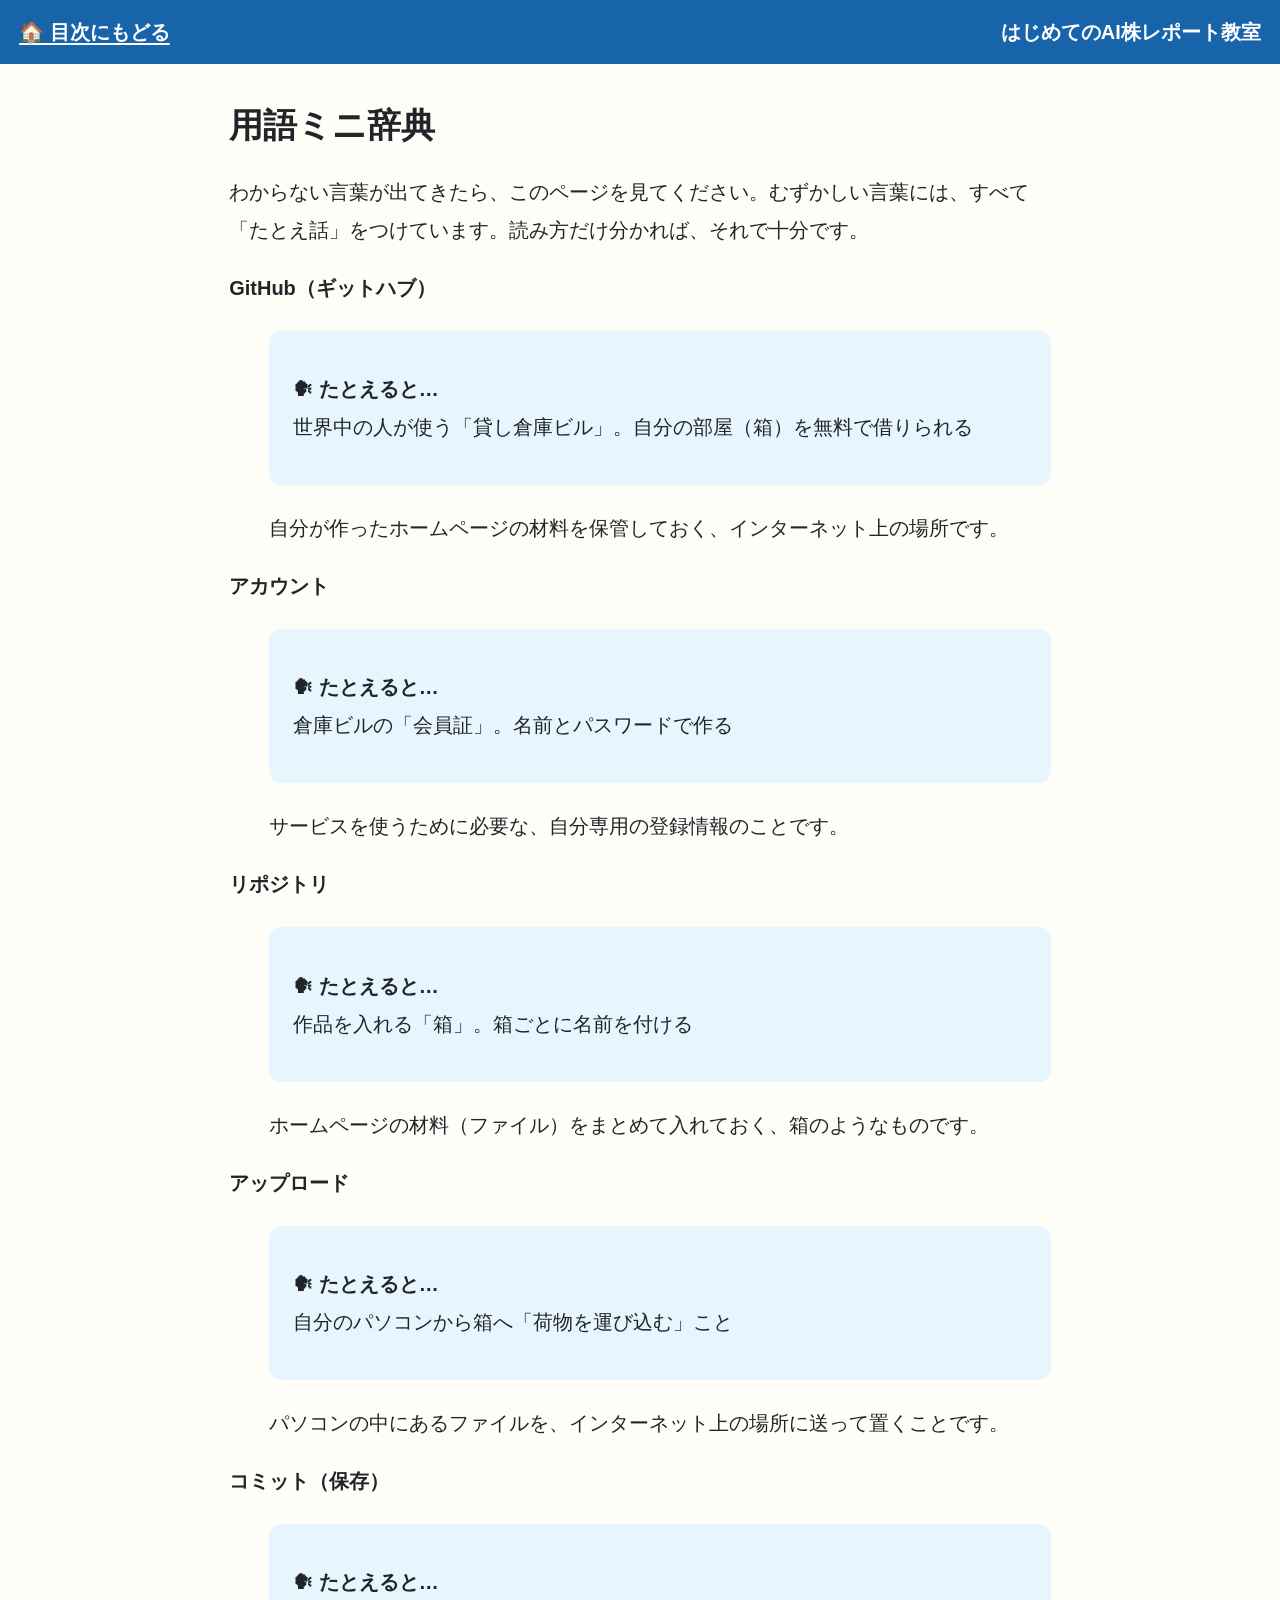
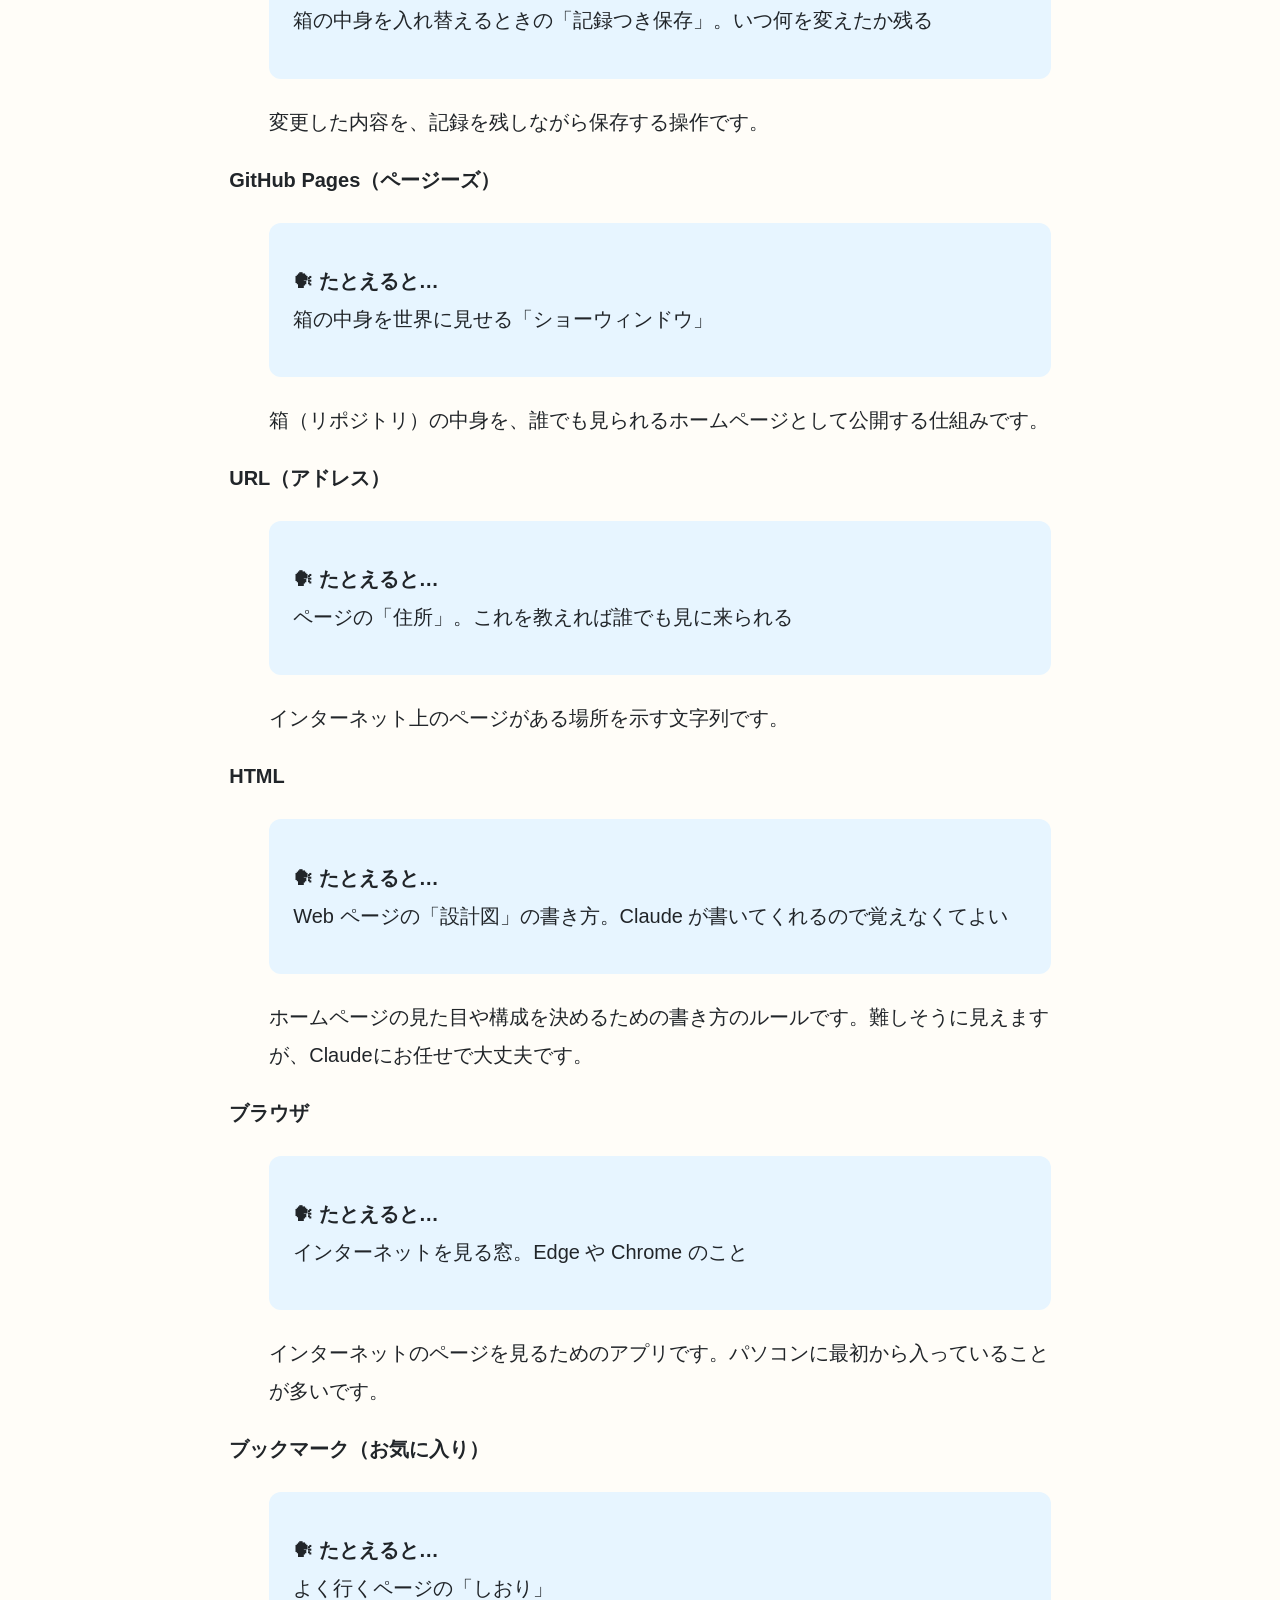
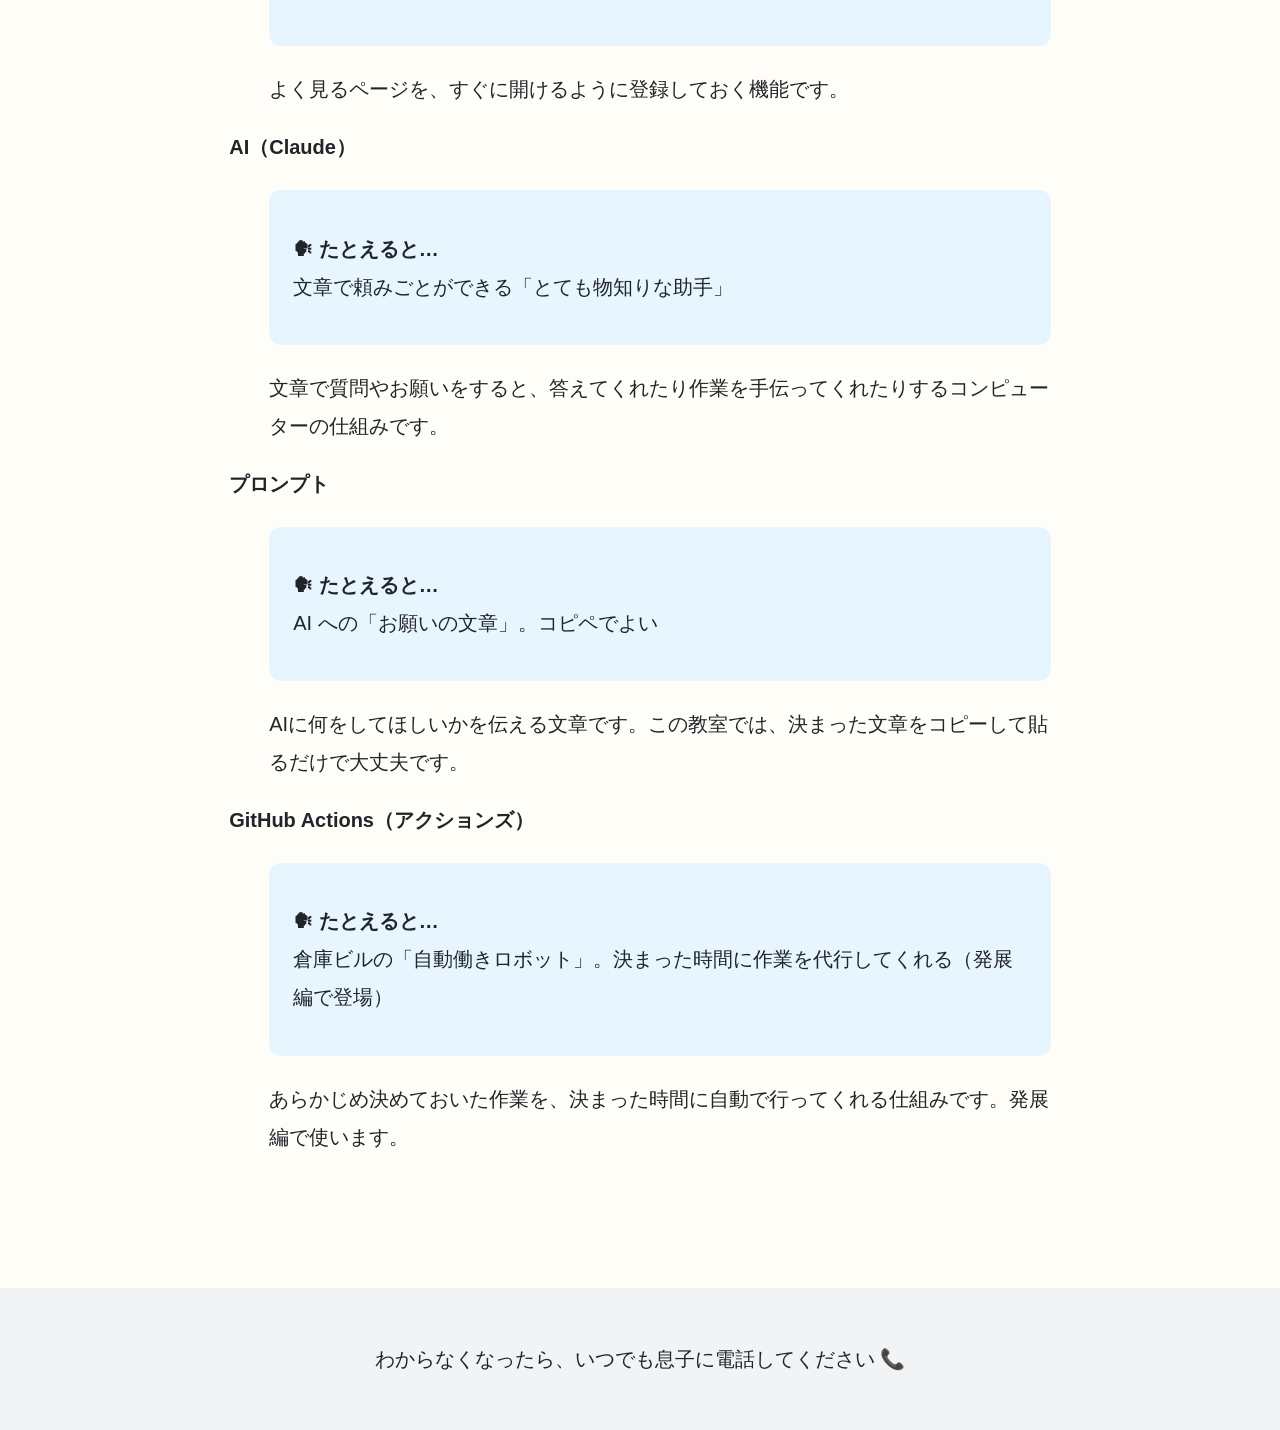
==== glossary.html @ 20917058 "feat: 用語ミニ辞典ページを追加" ====
<!DOCTYPE html>
<html lang="ja">
<head>
  <meta charset="UTF-8">
  <meta name="viewport" content="width=device-width, initial-scale=1.0">
  <title>用語ミニ辞典 | はじめてのAI株レポート教室</title>
  <link rel="stylesheet" href="style.css">
</head>
<body>
  <header class="site-header">
    <a class="home-link" href="index.html">🏠 目次にもどる</a>
    <p class="site-name">はじめてのAI株レポート教室</p>
  </header>
  <main>
    <h1>用語ミニ辞典</h1>
    <p>わからない言葉が出てきたら、このページを見てください。むずかしい言葉には、すべて「たとえ話」をつけています。読み方だけ分かれば、それで十分です。</p>

    <dl>
      <dt id="github"><strong>GitHub（ギットハブ）</strong></dt>
      <dd>
        <div class="goal-card">
          <p><strong>🗣 たとえると…</strong><br>世界中の人が使う「貸し倉庫ビル」。自分の部屋（箱）を無料で借りられる</p>
        </div>
        <p>自分が作ったホームページの材料を保管しておく、インターネット上の場所です。</p>
      </dd>

      <dt id="account"><strong>アカウント</strong></dt>
      <dd>
        <div class="goal-card">
          <p><strong>🗣 たとえると…</strong><br>倉庫ビルの「会員証」。名前とパスワードで作る</p>
        </div>
        <p>サービスを使うために必要な、自分専用の登録情報のことです。</p>
      </dd>

      <dt id="repo"><strong>リポジトリ</strong></dt>
      <dd>
        <div class="goal-card">
          <p><strong>🗣 たとえると…</strong><br>作品を入れる「箱」。箱ごとに名前を付ける</p>
        </div>
        <p>ホームページの材料（ファイル）をまとめて入れておく、箱のようなものです。</p>
      </dd>

      <dt id="upload"><strong>アップロード</strong></dt>
      <dd>
        <div class="goal-card">
          <p><strong>🗣 たとえると…</strong><br>自分のパソコンから箱へ「荷物を運び込む」こと</p>
        </div>
        <p>パソコンの中にあるファイルを、インターネット上の場所に送って置くことです。</p>
      </dd>

      <dt id="commit"><strong>コミット（保存）</strong></dt>
      <dd>
        <div class="goal-card">
          <p><strong>🗣 たとえると…</strong><br>箱の中身を入れ替えるときの「記録つき保存」。いつ何を変えたか残る</p>
        </div>
        <p>変更した内容を、記録を残しながら保存する操作です。</p>
      </dd>

      <dt id="pages"><strong>GitHub Pages（ページーズ）</strong></dt>
      <dd>
        <div class="goal-card">
          <p><strong>🗣 たとえると…</strong><br>箱の中身を世界に見せる「ショーウィンドウ」</p>
        </div>
        <p>箱（リポジトリ）の中身を、誰でも見られるホームページとして公開する仕組みです。</p>
      </dd>

      <dt id="url"><strong>URL（アドレス）</strong></dt>
      <dd>
        <div class="goal-card">
          <p><strong>🗣 たとえると…</strong><br>ページの「住所」。これを教えれば誰でも見に来られる</p>
        </div>
        <p>インターネット上のページがある場所を示す文字列です。</p>
      </dd>

      <dt id="html"><strong>HTML</strong></dt>
      <dd>
        <div class="goal-card">
          <p><strong>🗣 たとえると…</strong><br>Web ページの「設計図」の書き方。Claude が書いてくれるので覚えなくてよい</p>
        </div>
        <p>ホームページの見た目や構成を決めるための書き方のルールです。難しそうに見えますが、Claudeにお任せで大丈夫です。</p>
      </dd>

      <dt id="browser"><strong>ブラウザ</strong></dt>
      <dd>
        <div class="goal-card">
          <p><strong>🗣 たとえると…</strong><br>インターネットを見る窓。Edge や Chrome のこと</p>
        </div>
        <p>インターネットのページを見るためのアプリです。パソコンに最初から入っていることが多いです。</p>
      </dd>

      <dt id="bookmark"><strong>ブックマーク（お気に入り）</strong></dt>
      <dd>
        <div class="goal-card">
          <p><strong>🗣 たとえると…</strong><br>よく行くページの「しおり」</p>
        </div>
        <p>よく見るページを、すぐに開けるように登録しておく機能です。</p>
      </dd>

      <dt id="ai"><strong>AI（Claude）</strong></dt>
      <dd>
        <div class="goal-card">
          <p><strong>🗣 たとえると…</strong><br>文章で頼みごとができる「とても物知りな助手」</p>
        </div>
        <p>文章で質問やお願いをすると、答えてくれたり作業を手伝ってくれたりするコンピューターの仕組みです。</p>
      </dd>

      <dt id="prompt"><strong>プロンプト</strong></dt>
      <dd>
        <div class="goal-card">
          <p><strong>🗣 たとえると…</strong><br>AI への「お願いの文章」。コピペでよい</p>
        </div>
        <p>AIに何をしてほしいかを伝える文章です。この教室では、決まった文章をコピーして貼るだけで大丈夫です。</p>
      </dd>

      <dt id="actions"><strong>GitHub Actions（アクションズ）</strong></dt>
      <dd>
        <div class="goal-card">
          <p><strong>🗣 たとえると…</strong><br>倉庫ビルの「自動働きロボット」。決まった時間に作業を代行してくれる（発展編で登場）</p>
        </div>
        <p>あらかじめ決めておいた作業を、決まった時間に自動で行ってくれる仕組みです。発展編で使います。</p>
      </dd>
    </dl>
  </main>
  <footer class="site-footer">
    <p>わからなくなったら、いつでも息子に電話してください 📞</p>
  </footer>
  <script src="script.js"></script>
</body>
</html>
---- style.css ----
:root {
  --font-base: 20px;
  --color-text: #212529;
  --color-bg: #fffdf8;
  --color-accent: #d9480f;      /* 赤丸・強調 */
  --color-primary: #1864ab;     /* リンク・見出し */
  --color-success: #2b8a3e;     /* 確認ボックス */
  --color-warn-bg: #fff3bf;     /* 注意・免責 */
  --color-card-bg: #e7f5ff;     /* ゴールカード */
  --color-border: #ced4da;
  --radius: 12px;
}

* { box-sizing: border-box; }

body {
  font-family: "Hiragino Sans", "Yu Gothic UI", "Meiryo", sans-serif;
  font-size: var(--font-base);
  line-height: 1.9;
  color: var(--color-text);
  background: var(--color-bg);
  margin: 0;
}

main {
  max-width: 860px;
  margin: 0 auto;
  padding: 1rem 1.2rem 4rem;
}

h1 { font-size: 1.7em; line-height: 1.4; }
h2 { font-size: 1.4em; line-height: 1.4; border-bottom: 3px solid var(--color-primary); padding-bottom: .3em; margin-top: 2.5em; }
h3 { font-size: 1.15em; }

a { color: var(--color-primary); text-underline-offset: 4px; }
a.term { font-weight: bold; }

.site-header {
  display: flex; justify-content: space-between; align-items: center;
  padding: .8rem 1.2rem; background: var(--color-primary); color: #fff;
}
.site-header a { color: #fff; font-weight: bold; }
.site-name { margin: 0; font-weight: bold; }

.progress-bar {
  display: flex; gap: .5rem; justify-content: center;
  padding: 1rem; background: #f1f3f5;
  position: sticky; top: 0; z-index: 10;
}
.progress-step {
  width: 2.2em; height: 2.2em; border-radius: 50%;
  display: flex; align-items: center; justify-content: center;
  background: #fff; border: 3px solid var(--color-border); font-weight: bold;
}
.progress-step.done { background: var(--color-success); border-color: var(--color-success); color: #fff; }

.goal { margin-bottom: 4rem; }
.goal-number {
  display: inline-block; background: var(--color-primary); color: #fff;
  border-radius: 999px; padding: .1em .8em; margin-right: .5em; font-size: .8em;
}

.goal-card {
  background: var(--color-card-bg); border-radius: var(--radius);
  padding: 1.2rem 1.5rem; margin: 1.5rem 0;
}
.goal-card h3 { margin-top: 0; }
.goal-image svg { max-width: 100%; height: auto; }

.steps { padding-left: 0; counter-reset: step; list-style: none; }
.steps li {
  counter-increment: step; position: relative;
  padding: .8rem 1rem .8rem 3.4rem; margin-bottom: .8rem;
  background: #fff; border: 2px solid var(--color-border); border-radius: var(--radius);
}
.steps li::before {
  content: counter(step);
  position: absolute; left: .8rem; top: 50%; transform: translateY(-50%);
  width: 1.8em; height: 1.8em; border-radius: 50%;
  background: var(--color-accent); color: #fff; font-weight: bold;
  display: flex; align-items: center; justify-content: center;
}

.screen-mock {
  margin: 1.5rem 0; padding: 1rem;
  background: #fff; border: 2px dashed var(--color-border); border-radius: var(--radius);
}
.screen-mock svg { max-width: 100%; height: auto; display: block; margin: 0 auto; }
.screen-mock figcaption { margin-top: .8rem; font-size: .9em; color: #495057; }

.check-box {
  background: #ebfbee; border: 3px solid var(--color-success);
  border-radius: var(--radius); padding: 1rem 1.5rem; margin: 1.5rem 0;
}
.check-box h3 { margin-top: 0; color: var(--color-success); }
.checklist { list-style: none; padding-left: 0; }
.checklist input[type="checkbox"] { width: 1.3em; height: 1.3em; margin-right: .6em; vertical-align: middle; }

.qa {
  background: #fff; border: 2px solid var(--color-border);
  border-radius: var(--radius); padding: .5rem 1.5rem; margin: 1.5rem 0;
}
.qa summary { font-weight: bold; cursor: pointer; padding: .5rem 0; }
.qa dt { font-weight: bold; margin-top: 1em; }
.qa dd { margin-left: 1em; }

.copy-box { margin: 1.5rem 0; border: 2px solid var(--color-primary); border-radius: var(--radius); overflow: hidden; }
.copy-box-header {
  display: flex; justify-content: space-between; align-items: center;
  background: var(--color-primary); color: #fff; padding: .5rem 1rem;
}
.copy-btn {
  font-size: 1em; padding: .3em 1em; border: none; border-radius: 8px;
  background: #fff; color: var(--color-primary); font-weight: bold; cursor: pointer;
}
.copy-btn.copied { background: var(--color-success); color: #fff; }
.copy-box pre {
  margin: 0; padding: 1rem 1.2rem; white-space: pre-wrap;
  background: #f8f9fa; font-family: inherit; font-size: .95em;
}

.disclaimer {
  background: var(--color-warn-bg); border-radius: var(--radius);
  padding: 1rem 1.5rem; margin: 2rem 0; font-weight: bold;
}

.stage-card {
  display: block; background: #fff; border: 3px solid var(--color-primary);
  border-radius: var(--radius); padding: 1.2rem 1.5rem; margin: 1.2rem 0;
  text-decoration: none;
}
.stage-card h2 { border: none; margin: 0 0 .3em; }
.stage-card .meta { color: #495057; font-size: .9em; }

.site-footer { text-align: center; padding: 2rem 1rem; background: #f1f3f5; margin-top: 3rem; }

@media print {
  .site-header, .progress-bar, .site-footer, .copy-btn { display: none; }
  body { background: #fff; font-size: 14px; }
  .qa { break-inside: avoid; }
}
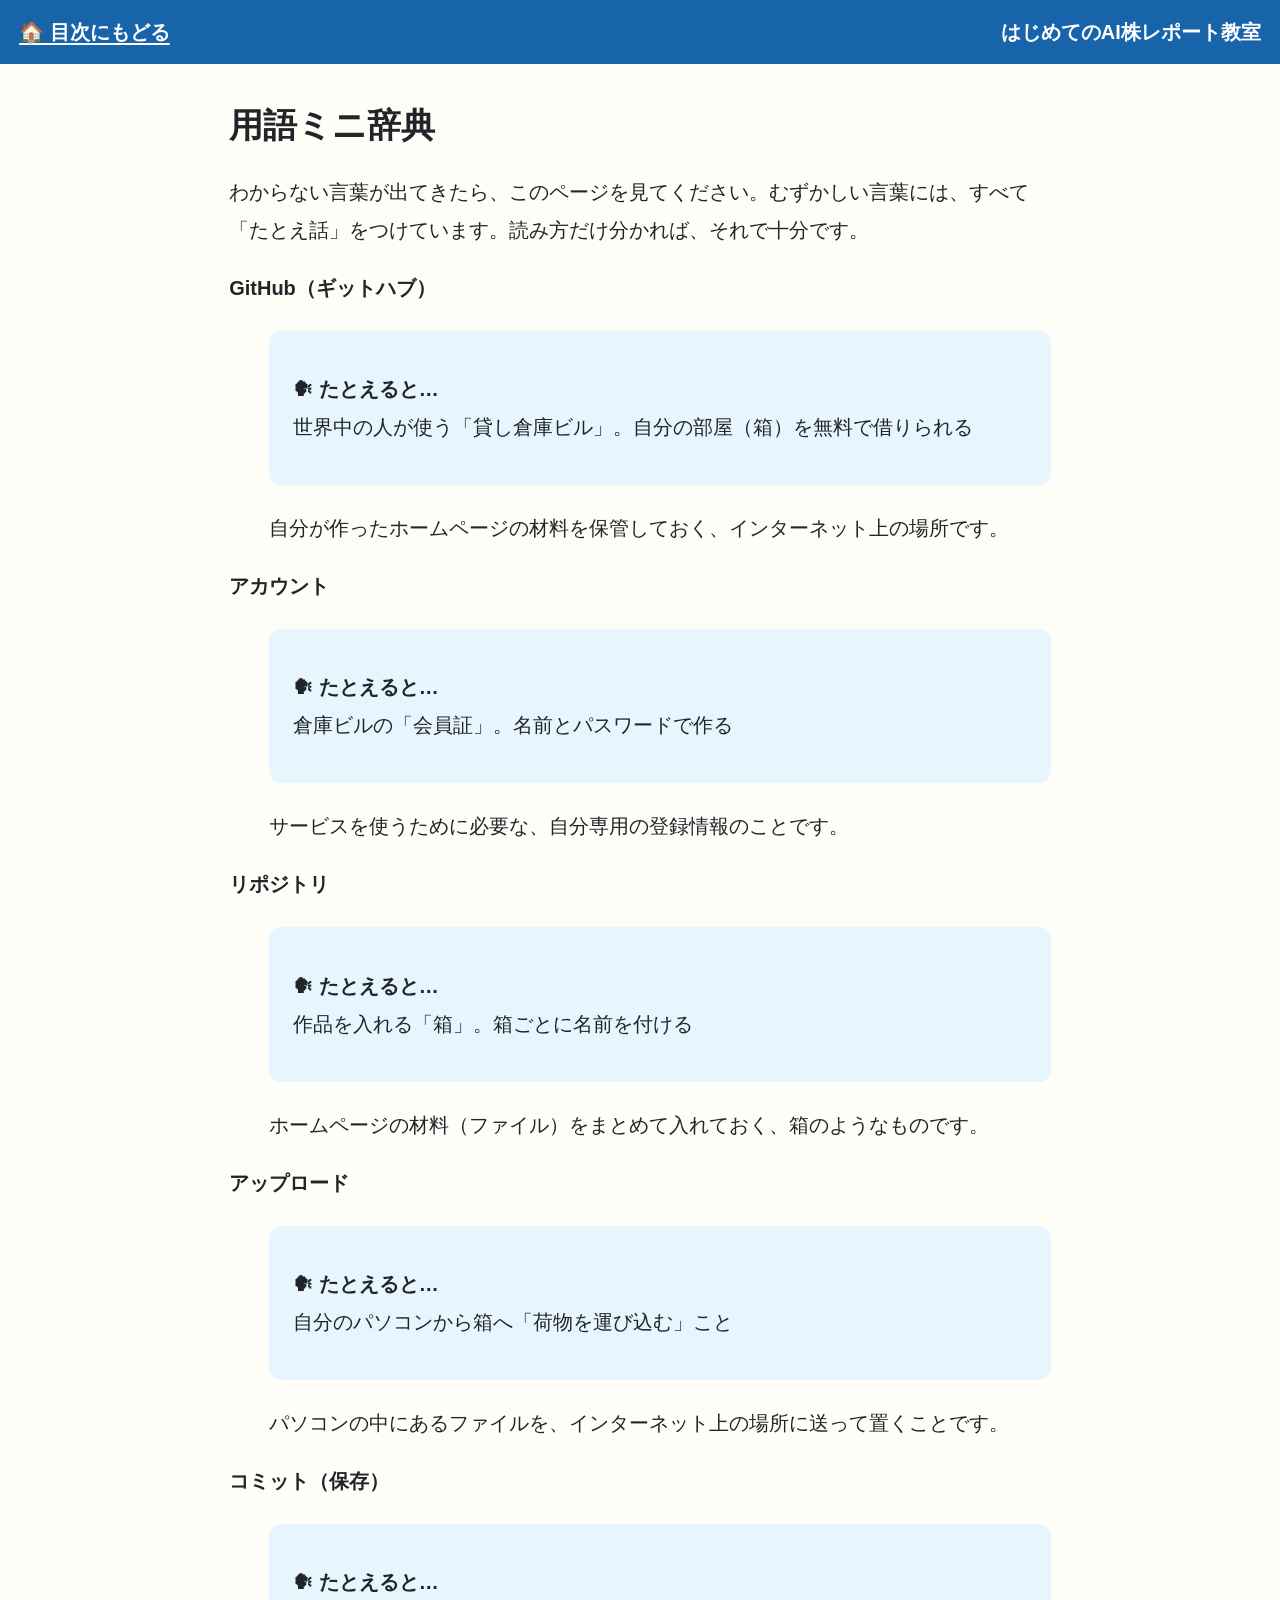
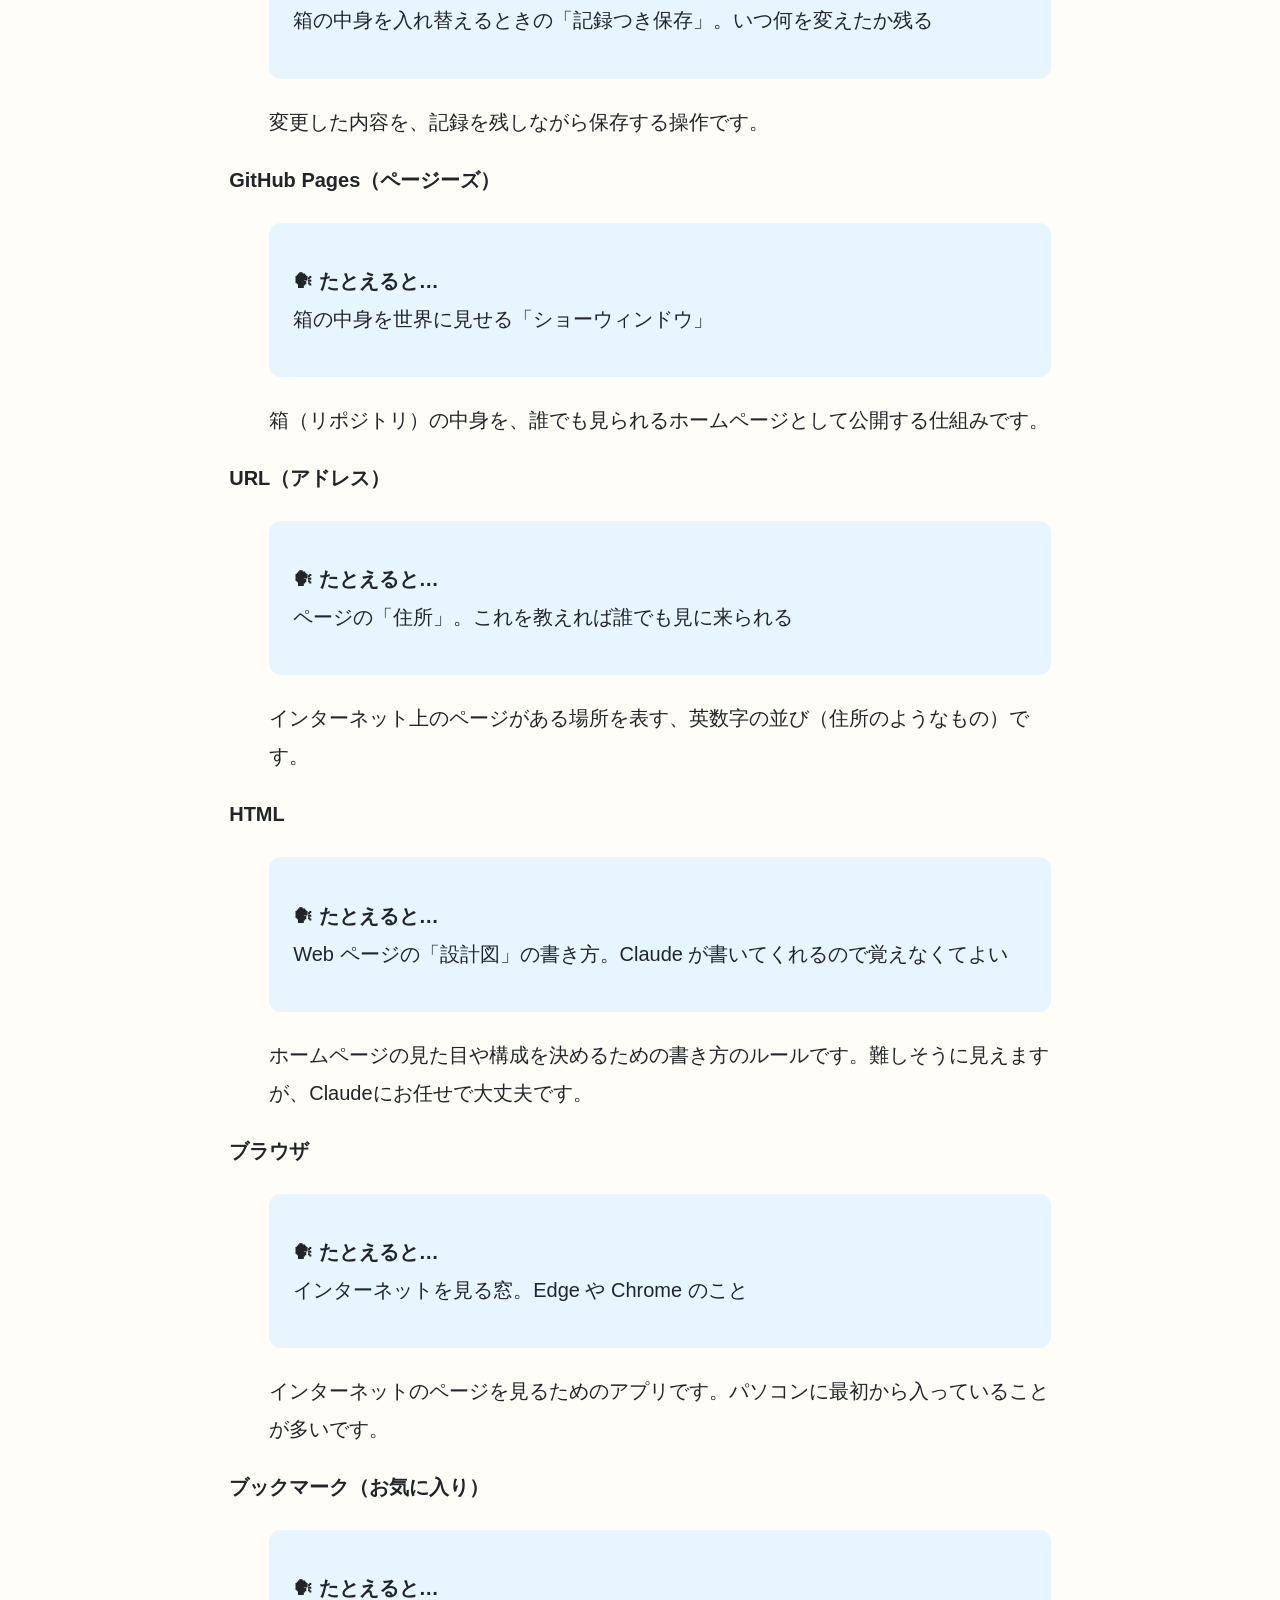
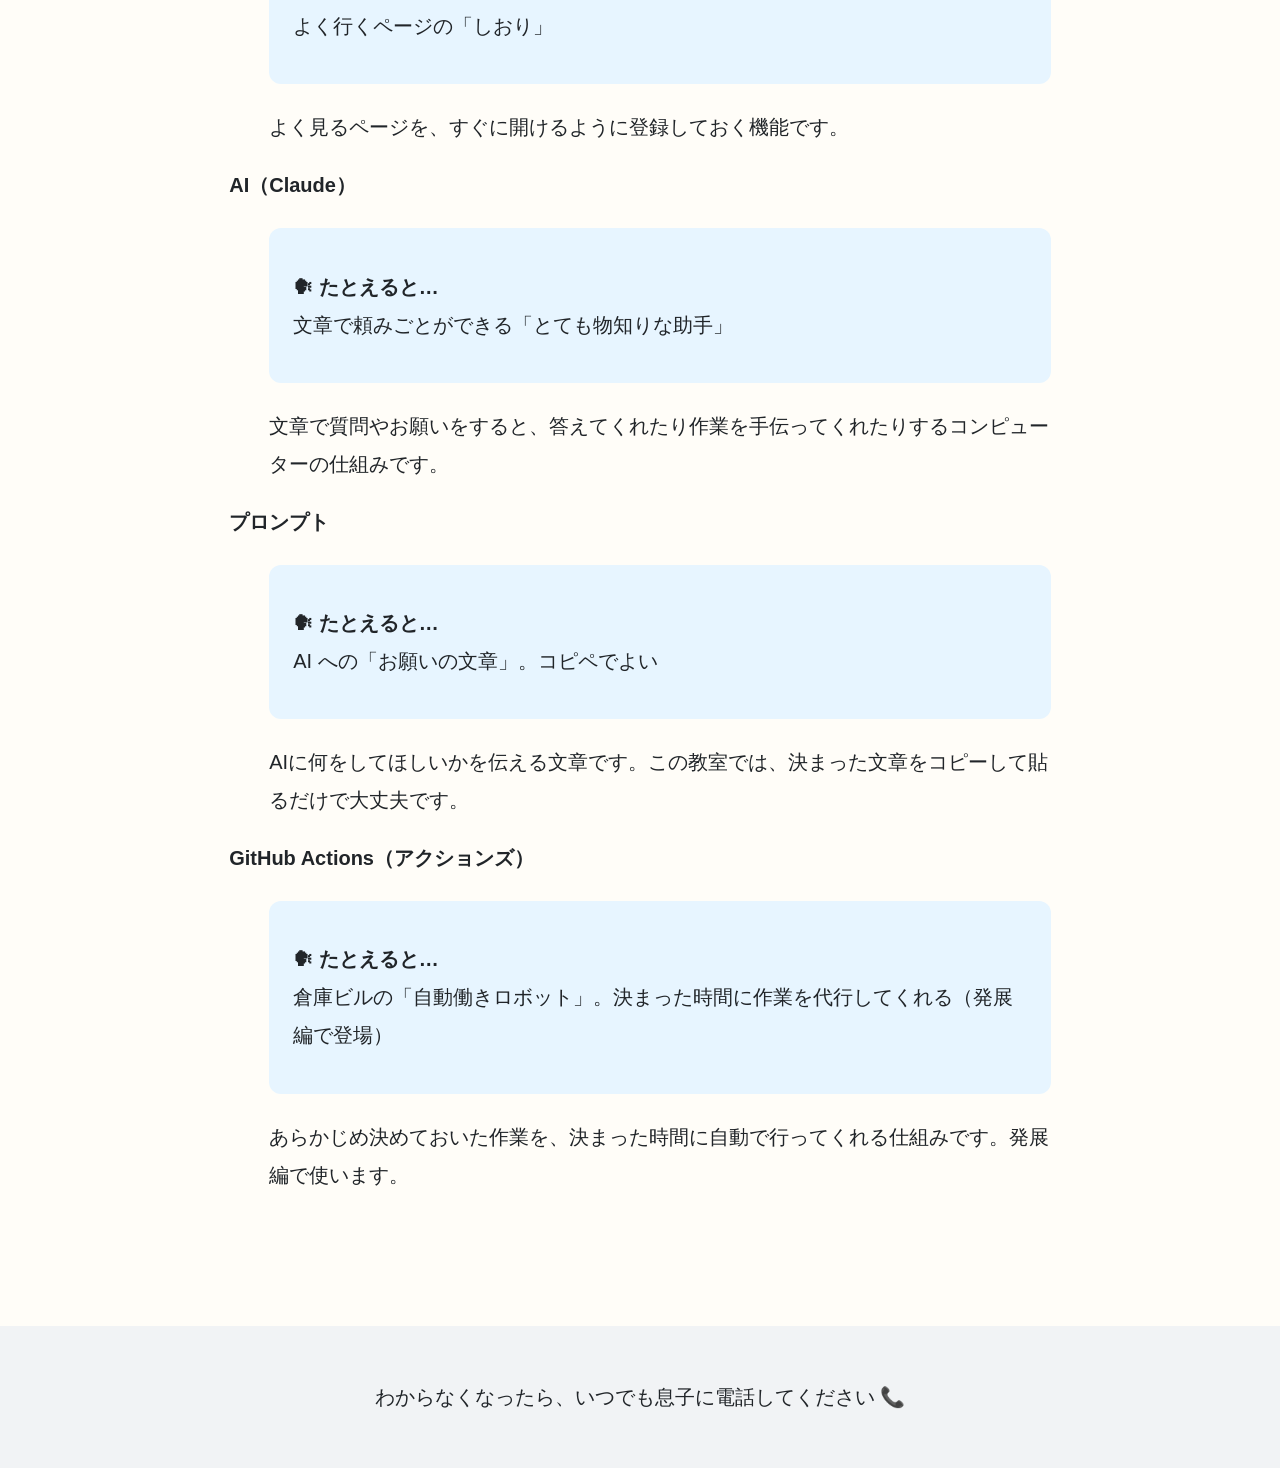
==== commit 0e467b7f: "fix: 用語辞典の URL 説明をやさしい表現に修正" ====
--- a/glossary.html
+++ b/glossary.html
@@ -69,7 +69,7 @@
         <div class="goal-card">
           <p><strong>🗣 たとえると…</strong><br>ページの「住所」。これを教えれば誰でも見に来られる</p>
         </div>
-        <p>インターネット上のページがある場所を示す文字列です。</p>
+        <p>インターネット上のページがある場所を表す、英数字の並び（住所のようなもの）です。</p>
       </dd>
 
       <dt id="html"><strong>HTML</strong></dt>
